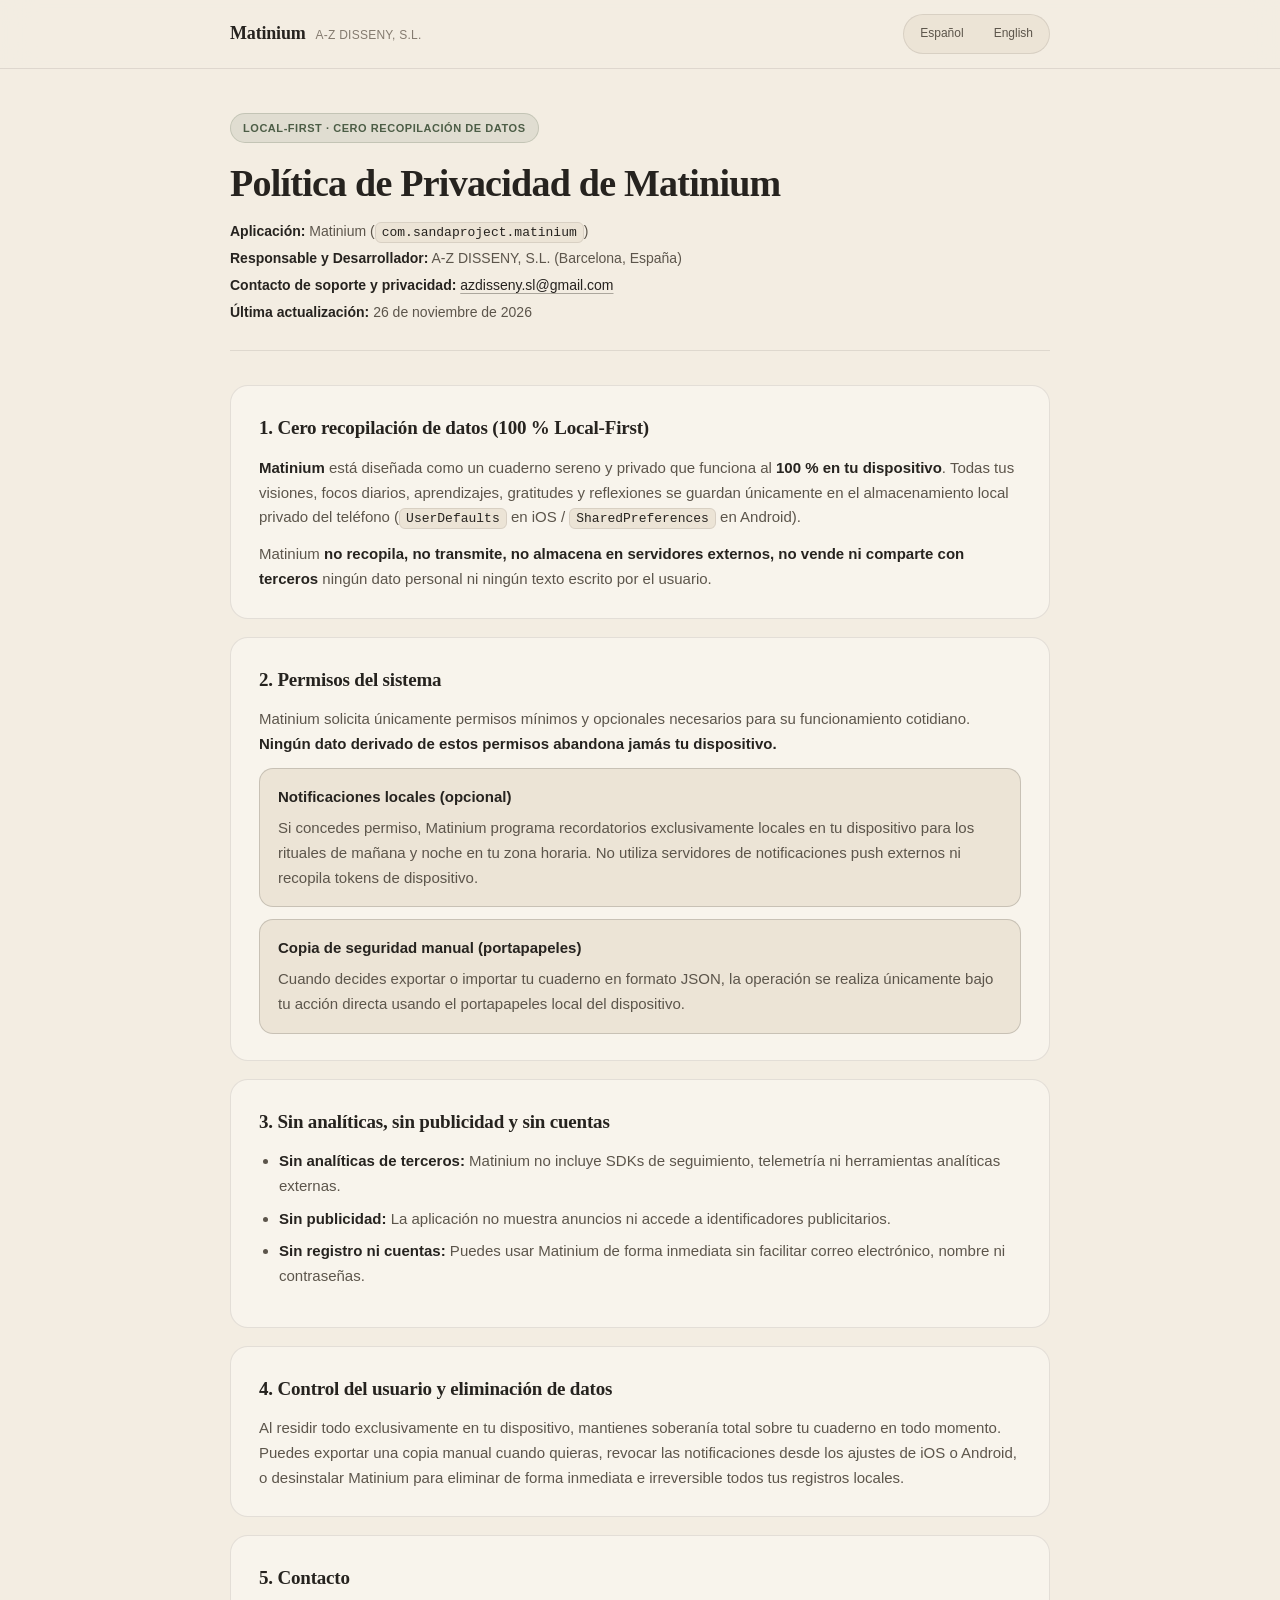
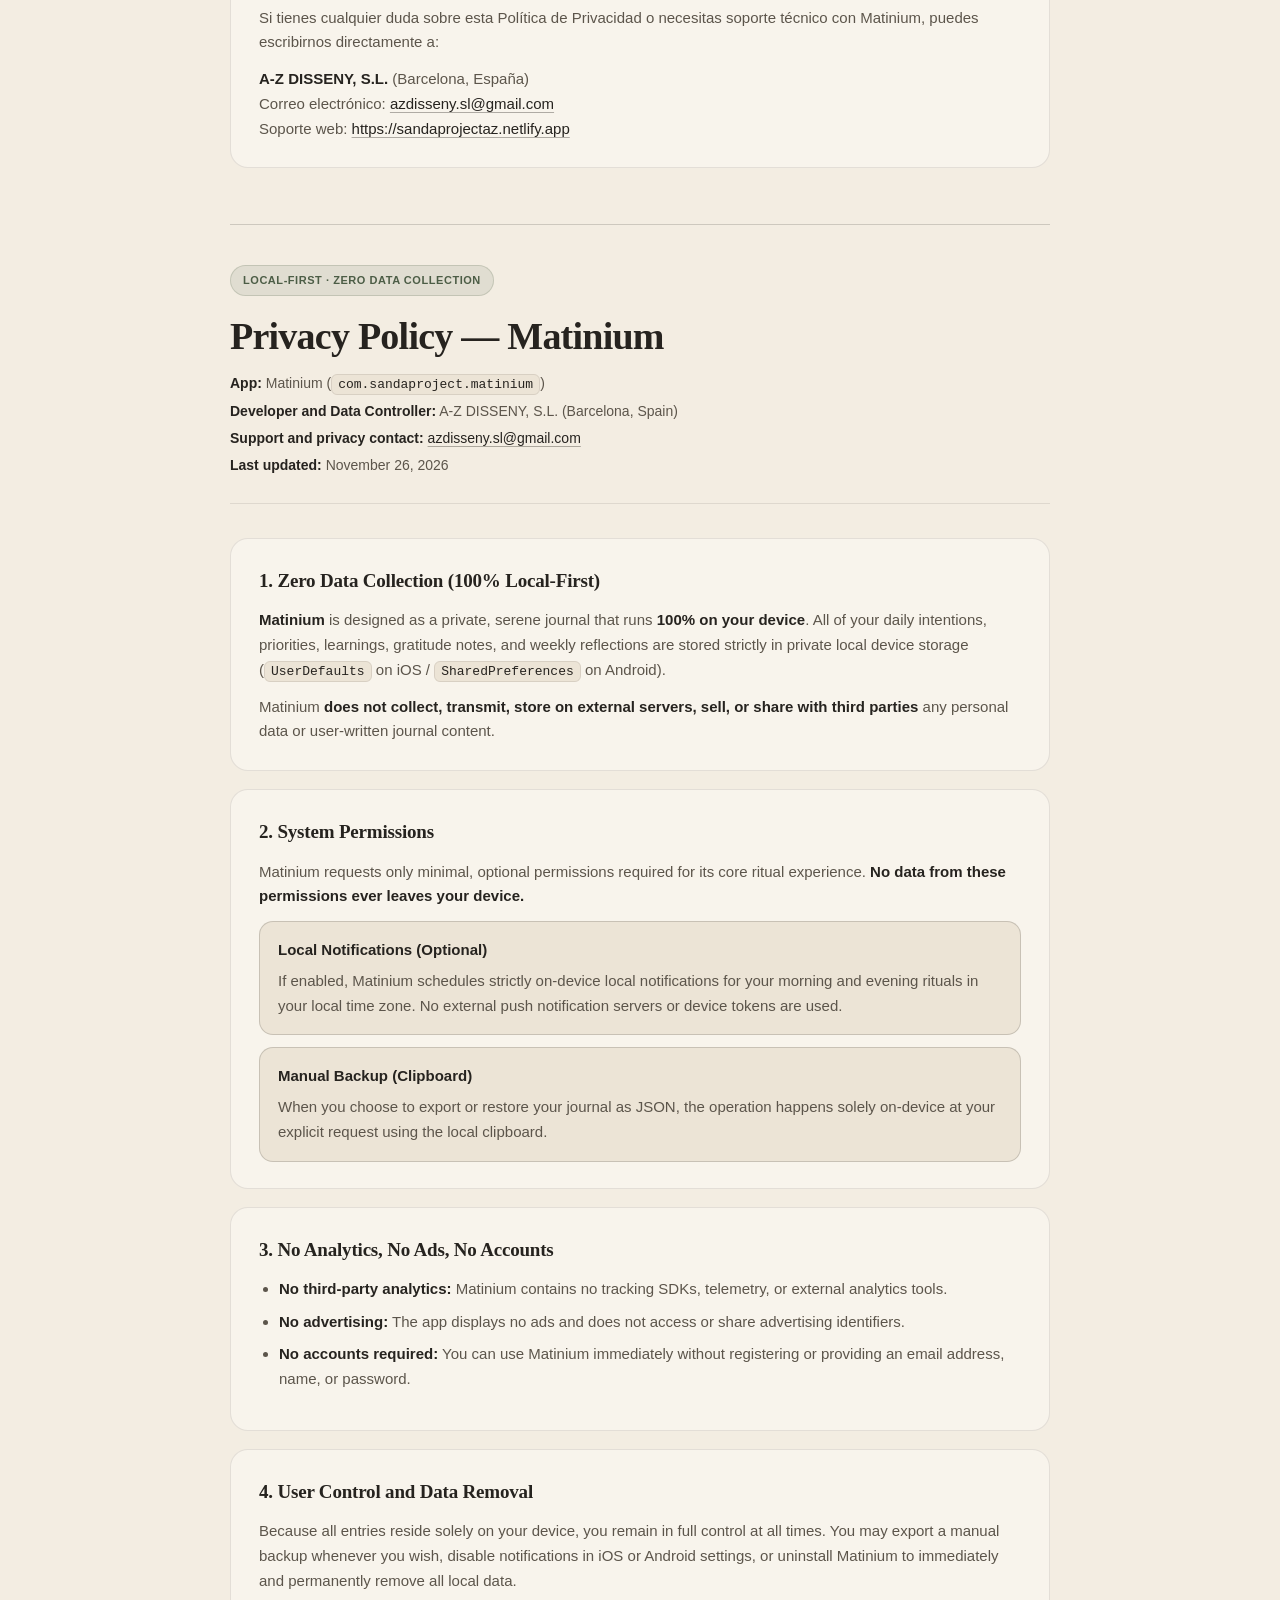
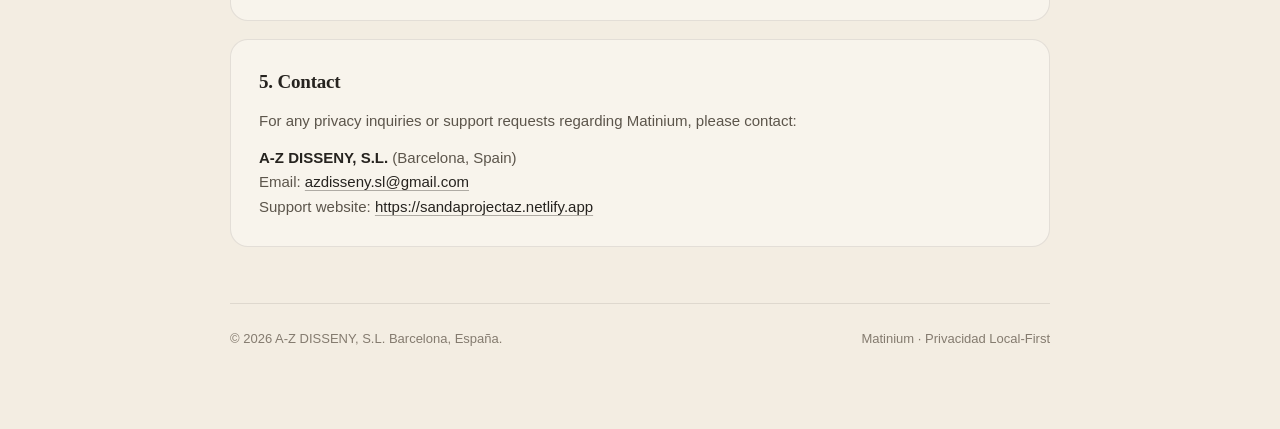
==== privacidad-matinium.html @ e34fae64 "docs(legal): add bilingual privacy policy for Matinium" ====
<!DOCTYPE html>
<html lang="es">
<head>
  <meta charset="UTF-8">
  <meta name="viewport" content="width=device-width, initial-scale=1.0">
  <title>Política de Privacidad — Matinium | A-Z DISSENY, S.L.</title>
  <meta name="description" content="Política de Privacidad oficial de Matinium. Funcionamiento 100 % local en tu dispositivo, cero recopilación de datos, sin analíticas, sin cuentas ni publicidad.">
  <meta name="theme-color" content="#F3EDE2">
  <style>
    :root {
      --bg: #F3EDE2;
      --surface: #ECE4D6;
      --card: #F8F4EC;
      --border: rgba(38, 35, 31, 0.10);
      --border-strong: rgba(38, 35, 31, 0.18);
      --text-primary: #26231F;
      --text-secondary: #5C554B;
      --text-muted: #847B6F;
      --accent: #6F8069;
      --badge-bg: rgba(111, 128, 105, 0.14);
      --badge-text: #4C5D46;
    }

    * {
      box-sizing: border-box;
      margin: 0;
      padding: 0;
    }

    html {
      scroll-behavior: smooth;
    }

    body {
      background-color: var(--bg);
      color: var(--text-primary);
      font-family: -apple-system, BlinkMacSystemFont, "SF Pro Text", "Segoe UI", Roboto, sans-serif;
      line-height: 1.65;
      -webkit-font-smoothing: antialiased;
      padding: 0 20px 80px;
    }

    .topbar {
      position: sticky;
      top: 0;
      z-index: 50;
      margin: 0 -20px 44px;
      padding: 14px 20px;
      background: rgba(243, 237, 226, 0.86);
      backdrop-filter: blur(16px);
      -webkit-backdrop-filter: blur(16px);
      border-bottom: 1px solid var(--border);
    }

    .topbar-inner {
      max-width: 820px;
      margin: 0 auto;
      display: flex;
      align-items: center;
      justify-content: space-between;
      gap: 16px;
    }

    .brand {
      display: flex;
      align-items: baseline;
      gap: 10px;
    }

    .brand-name {
      font-family: Georgia, "Times New Roman", serif;
      font-size: 18px;
      font-weight: 600;
      letter-spacing: -0.01em;
      color: var(--text-primary);
    }

    .brand-tag {
      font-size: 12px;
      color: var(--text-muted);
      letter-spacing: 0.02em;
    }

    .lang-nav {
      display: flex;
      gap: 6px;
      background: var(--surface);
      padding: 4px;
      border-radius: 999px;
      border: 1px solid var(--border);
    }

    .lang-nav a {
      text-decoration: none;
      color: var(--text-secondary);
      font-size: 12px;
      font-weight: 500;
      padding: 5px 12px;
      border-radius: 999px;
      transition: background 0.2s ease, color 0.2s ease;
    }

    .lang-nav a:hover {
      background: var(--card);
      color: var(--text-primary);
    }

    .container {
      max-width: 820px;
      margin: 0 auto;
    }

    header.hero {
      margin-bottom: 34px;
      padding-bottom: 26px;
      border-bottom: 1px solid var(--border);
    }

    .badge {
      display: inline-flex;
      align-items: center;
      gap: 8px;
      background: var(--badge-bg);
      color: var(--badge-text);
      border: 1px solid rgba(111, 128, 105, 0.26);
      font-size: 11px;
      font-weight: 600;
      padding: 5px 12px;
      border-radius: 999px;
      letter-spacing: 0.05em;
      text-transform: uppercase;
      margin-bottom: 18px;
    }

    h1 {
      font-family: Georgia, "Times New Roman", serif;
      font-size: clamp(28px, 4.5vw, 38px);
      font-weight: 600;
      letter-spacing: -0.02em;
      line-height: 1.18;
      margin-bottom: 14px;
      color: var(--text-primary);
    }

    .meta {
      color: var(--text-secondary);
      font-size: 14px;
      display: grid;
      gap: 4px;
    }

    .meta strong {
      color: var(--text-primary);
      font-weight: 600;
    }

    .card {
      background: var(--card);
      border: 1px solid var(--border);
      border-radius: 18px;
      padding: 26px 28px;
      margin-bottom: 18px;
    }

    h2 {
      font-family: Georgia, "Times New Roman", serif;
      font-size: 19px;
      font-weight: 600;
      letter-spacing: -0.01em;
      margin-bottom: 12px;
      color: var(--text-primary);
    }

    p {
      color: var(--text-secondary);
      font-size: 15px;
      margin-bottom: 12px;
    }

    p:last-child {
      margin-bottom: 0;
    }

    strong {
      color: var(--text-primary);
      font-weight: 600;
    }

    ul {
      margin: 10px 0 12px 20px;
      color: var(--text-secondary);
      font-size: 15px;
    }

    li {
      margin-bottom: 8px;
    }

    li:last-child {
      margin-bottom: 0;
    }

    code {
      font-family: Menlo, ui-monospace, SFMono-Regular, Monaco, Consolas, monospace;
      font-size: 13px;
      color: var(--text-primary);
      background: var(--surface);
      border: 1px solid var(--border);
      padding: 2px 6px;
      border-radius: 6px;
    }

    .highlight-box {
      background: var(--surface);
      border: 1px solid var(--border-strong);
      border-radius: 14px;
      padding: 16px 18px;
      margin-top: 12px;
    }

    .highlight-box h3 {
      font-size: 15px;
      font-weight: 600;
      margin-bottom: 6px;
      color: var(--text-primary);
    }

    .section-divider {
      margin: 56px 0 36px;
      padding-top: 40px;
      border-top: 1px solid var(--border-strong);
    }

    a.link {
      color: var(--text-primary);
      text-decoration: underline;
      text-decoration-color: rgba(38, 35, 31, 0.35);
      text-underline-offset: 3px;
      transition: text-decoration-color 0.2s ease;
    }

    a.link:hover {
      text-decoration-color: var(--text-primary);
    }

    footer {
      margin-top: 56px;
      padding-top: 24px;
      border-top: 1px solid var(--border);
      color: var(--text-muted);
      font-size: 13px;
      display: flex;
      justify-content: space-between;
      flex-wrap: wrap;
      gap: 12px;
    }

    @media (max-width: 600px) {
      .card {
        padding: 20px;
      }
      .highlight-box {
        padding: 15px;
      }
      .brand-tag {
        display: none;
      }
    }
  </style>
</head>
<body>
  <nav class="topbar" aria-label="Selector de idioma">
    <div class="topbar-inner">
      <div class="brand">
        <span class="brand-name">Matinium</span>
        <span class="brand-tag">A-Z DISSENY, S.L.</span>
      </div>
      <div class="lang-nav">
        <a href="#es">Español</a>
        <a href="#en">English</a>
      </div>
    </div>
  </nav>

  <main class="container">
    <!-- VERSIÓN EN ESPAÑOL -->
    <section id="es" lang="es">
      <header class="hero">
        <div class="badge">Local-First · Cero Recopilación de Datos</div>
        <h1>Política de Privacidad de Matinium</h1>
        <div class="meta">
          <div><strong>Aplicación:</strong> Matinium (<code>com.sandaproject.matinium</code>)</div>
          <div><strong>Responsable y Desarrollador:</strong> A-Z DISSENY, S.L. (Barcelona, España)</div>
          <div><strong>Contacto de soporte y privacidad:</strong> <a class="link" href="mailto:azdisseny.sl@gmail.com">azdisseny.sl@gmail.com</a></div>
          <div><strong>Última actualización:</strong> 26 de noviembre de 2026</div>
        </div>
      </header>

      <div class="card">
        <h2>1. Cero recopilación de datos (100 % Local-First)</h2>
        <p>
          <strong>Matinium</strong> está diseñada como un cuaderno sereno y privado que funciona al <strong>100 % en tu dispositivo</strong>. Todas tus visiones, focos diarios, aprendizajes, gratitudes y reflexiones se guardan únicamente en el almacenamiento local privado del teléfono (<code>UserDefaults</code> en iOS / <code>SharedPreferences</code> en Android).
        </p>
        <p>
          Matinium <strong>no recopila, no transmite, no almacena en servidores externos, no vende ni comparte con terceros</strong> ningún dato personal ni ningún texto escrito por el usuario.
        </p>
      </div>

      <div class="card">
        <h2>2. Permisos del sistema</h2>
        <p>
          Matinium solicita únicamente permisos mínimos y opcionales necesarios para su funcionamiento cotidiano. <strong>Ningún dato derivado de estos permisos abandona jamás tu dispositivo.</strong>
        </p>

        <div class="highlight-box">
          <h3>Notificaciones locales (opcional)</h3>
          <p>
            Si concedes permiso, Matinium programa recordatorios exclusivamente locales en tu dispositivo para los rituales de mañana y noche en tu zona horaria. No utiliza servidores de notificaciones push externos ni recopila tokens de dispositivo.
          </p>
        </div>

        <div class="highlight-box">
          <h3>Copia de seguridad manual (portapapeles)</h3>
          <p>
            Cuando decides exportar o importar tu cuaderno en formato JSON, la operación se realiza únicamente bajo tu acción directa usando el portapapeles local del dispositivo.
          </p>
        </div>
      </div>

      <div class="card">
        <h2>3. Sin analíticas, sin publicidad y sin cuentas</h2>
        <ul>
          <li><strong>Sin analíticas de terceros:</strong> Matinium no incluye SDKs de seguimiento, telemetría ni herramientas analíticas externas.</li>
          <li><strong>Sin publicidad:</strong> La aplicación no muestra anuncios ni accede a identificadores publicitarios.</li>
          <li><strong>Sin registro ni cuentas:</strong> Puedes usar Matinium de forma inmediata sin facilitar correo electrónico, nombre ni contraseñas.</li>
        </ul>
      </div>

      <div class="card">
        <h2>4. Control del usuario y eliminación de datos</h2>
        <p>
          Al residir todo exclusivamente en tu dispositivo, mantienes soberanía total sobre tu cuaderno en todo momento. Puedes exportar una copia manual cuando quieras, revocar las notificaciones desde los ajustes de iOS o Android, o desinstalar Matinium para eliminar de forma inmediata e irreversible todos tus registros locales.
        </p>
      </div>

      <div class="card">
        <h2>5. Contacto</h2>
        <p>
          Si tienes cualquier duda sobre esta Política de Privacidad o necesitas soporte técnico con Matinium, puedes escribirnos directamente a:
        </p>
        <p>
          <strong>A-Z DISSENY, S.L.</strong> (Barcelona, España)<br>
          Correo electrónico: <a class="link" href="mailto:azdisseny.sl@gmail.com">azdisseny.sl@gmail.com</a><br>
          Soporte web: <a class="link" href="https://sandaprojectaz.netlify.app" target="_blank" rel="noopener">https://sandaprojectaz.netlify.app</a>
        </p>
      </div>
    </section>

    <!-- ENGLISH VERSION -->
    <section id="en" lang="en" class="section-divider">
      <header class="hero">
        <div class="badge">Local-First · Zero Data Collection</div>
        <h1>Privacy Policy — Matinium</h1>
        <div class="meta">
          <div><strong>App:</strong> Matinium (<code>com.sandaproject.matinium</code>)</div>
          <div><strong>Developer and Data Controller:</strong> A-Z DISSENY, S.L. (Barcelona, Spain)</div>
          <div><strong>Support and privacy contact:</strong> <a class="link" href="mailto:azdisseny.sl@gmail.com">azdisseny.sl@gmail.com</a></div>
          <div><strong>Last updated:</strong> November 26, 2026</div>
        </div>
      </header>

      <div class="card">
        <h2>1. Zero Data Collection (100% Local-First)</h2>
        <p>
          <strong>Matinium</strong> is designed as a private, serene journal that runs <strong>100% on your device</strong>. All of your daily intentions, priorities, learnings, gratitude notes, and weekly reflections are stored strictly in private local device storage (<code>UserDefaults</code> on iOS / <code>SharedPreferences</code> on Android).
        </p>
        <p>
          Matinium <strong>does not collect, transmit, store on external servers, sell, or share with third parties</strong> any personal data or user-written journal content.
        </p>
      </div>

      <div class="card">
        <h2>2. System Permissions</h2>
        <p>
          Matinium requests only minimal, optional permissions required for its core ritual experience. <strong>No data from these permissions ever leaves your device.</strong>
        </p>

        <div class="highlight-box">
          <h3>Local Notifications (Optional)</h3>
          <p>
            If enabled, Matinium schedules strictly on-device local notifications for your morning and evening rituals in your local time zone. No external push notification servers or device tokens are used.
          </p>
        </div>

        <div class="highlight-box">
          <h3>Manual Backup (Clipboard)</h3>
          <p>
            When you choose to export or restore your journal as JSON, the operation happens solely on-device at your explicit request using the local clipboard.
          </p>
        </div>
      </div>

      <div class="card">
        <h2>3. No Analytics, No Ads, No Accounts</h2>
        <ul>
          <li><strong>No third-party analytics:</strong> Matinium contains no tracking SDKs, telemetry, or external analytics tools.</li>
          <li><strong>No advertising:</strong> The app displays no ads and does not access or share advertising identifiers.</li>
          <li><strong>No accounts required:</strong> You can use Matinium immediately without registering or providing an email address, name, or password.</li>
        </ul>
      </div>

      <div class="card">
        <h2>4. User Control and Data Removal</h2>
        <p>
          Because all entries reside solely on your device, you remain in full control at all times. You may export a manual backup whenever you wish, disable notifications in iOS or Android settings, or uninstall Matinium to immediately and permanently remove all local data.
        </p>
      </div>

      <div class="card">
        <h2>5. Contact</h2>
        <p>
          For any privacy inquiries or support requests regarding Matinium, please contact:
        </p>
        <p>
          <strong>A-Z DISSENY, S.L.</strong> (Barcelona, Spain)<br>
          Email: <a class="link" href="mailto:azdisseny.sl@gmail.com">azdisseny.sl@gmail.com</a><br>
          Support website: <a class="link" href="https://sandaprojectaz.netlify.app" target="_blank" rel="noopener">https://sandaprojectaz.netlify.app</a>
        </p>
      </div>
    </section>

    <footer>
      <div>© 2026 A-Z DISSENY, S.L. Barcelona, España.</div>
      <div>Matinium · Privacidad Local-First</div>
    </footer>
  </main>
</body>
</html>
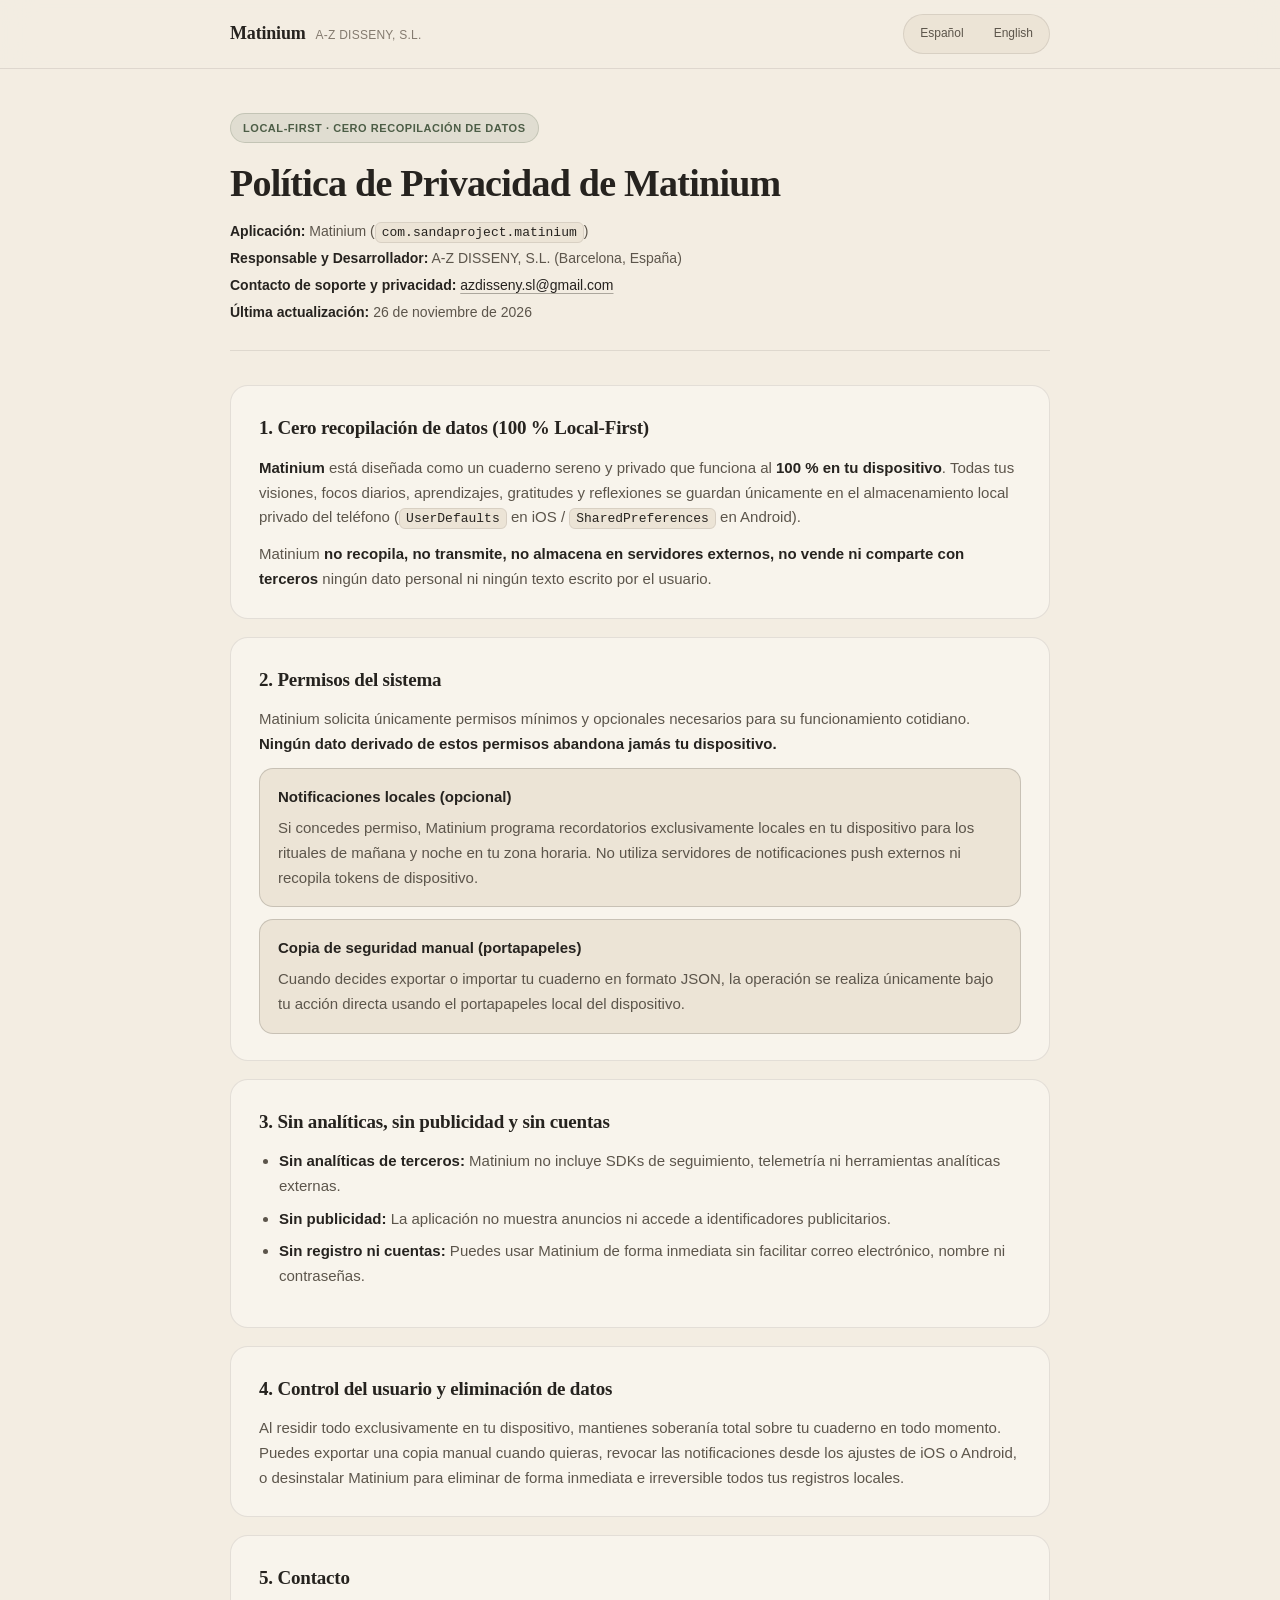
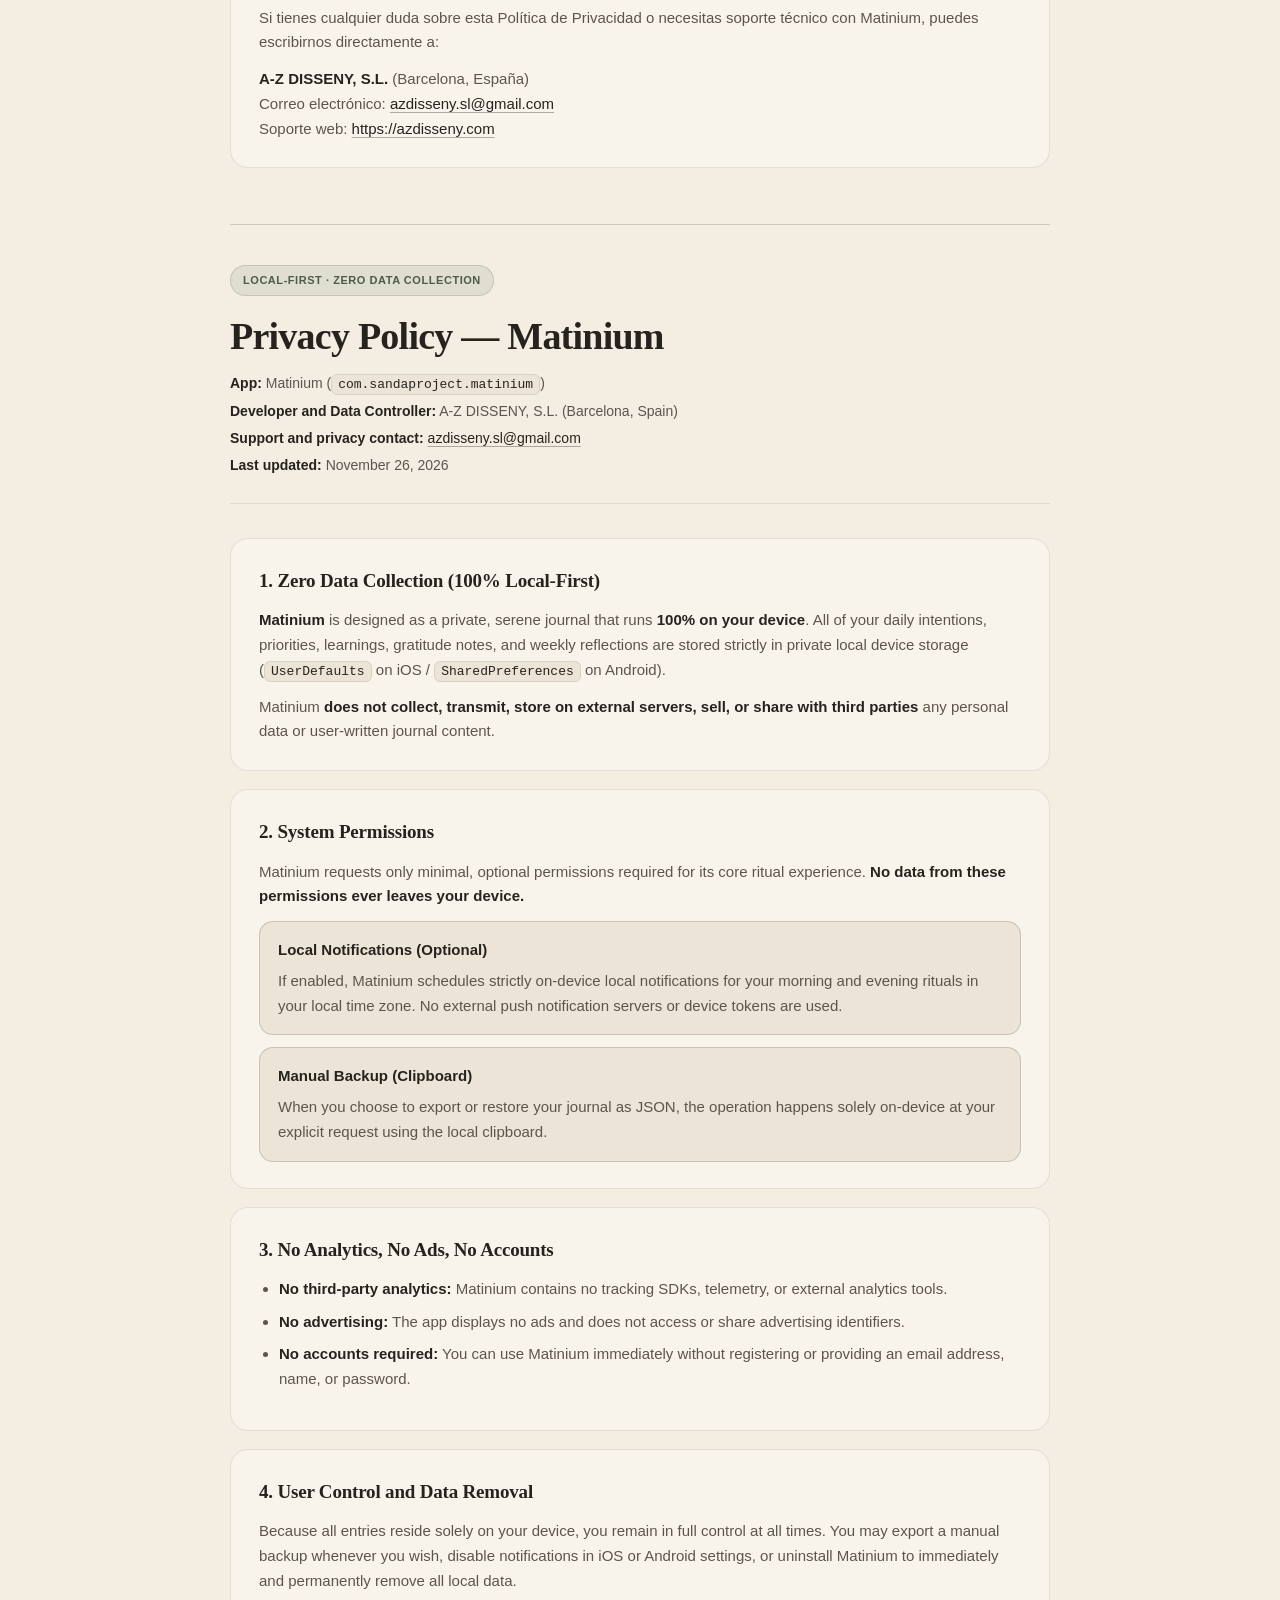
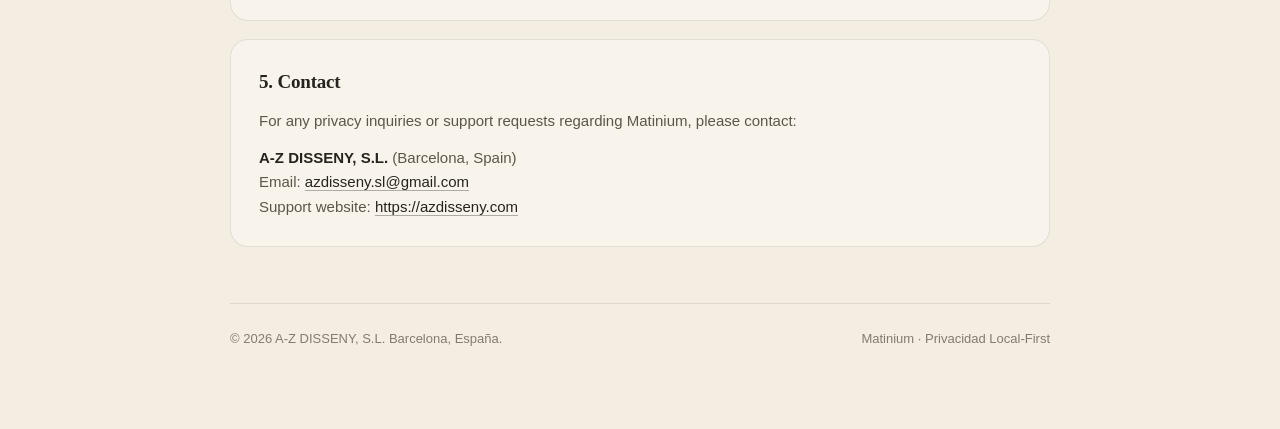
==== commit ed5cd10f: "docs(legal): update Matinium support URL to azdisseny.com" ====
--- a/privacidad-matinium.html
+++ b/privacidad-matinium.html
@@ -351,7 +351,7 @@
         <p>
           <strong>A-Z DISSENY, S.L.</strong> (Barcelona, España)<br>
           Correo electrónico: <a class="link" href="mailto:azdisseny.sl@gmail.com">azdisseny.sl@gmail.com</a><br>
-          Soporte web: <a class="link" href="https://sandaprojectaz.netlify.app" target="_blank" rel="noopener">https://sandaprojectaz.netlify.app</a>
+          Soporte web: <a class="link" href="https://azdisseny.com" target="_blank" rel="noopener">https://azdisseny.com</a>
         </p>
       </div>
     </section>
@@ -424,7 +424,7 @@
         <p>
           <strong>A-Z DISSENY, S.L.</strong> (Barcelona, Spain)<br>
           Email: <a class="link" href="mailto:azdisseny.sl@gmail.com">azdisseny.sl@gmail.com</a><br>
-          Support website: <a class="link" href="https://sandaprojectaz.netlify.app" target="_blank" rel="noopener">https://sandaprojectaz.netlify.app</a>
+          Support website: <a class="link" href="https://azdisseny.com" target="_blank" rel="noopener">https://azdisseny.com</a>
         </p>
       </div>
     </section>
